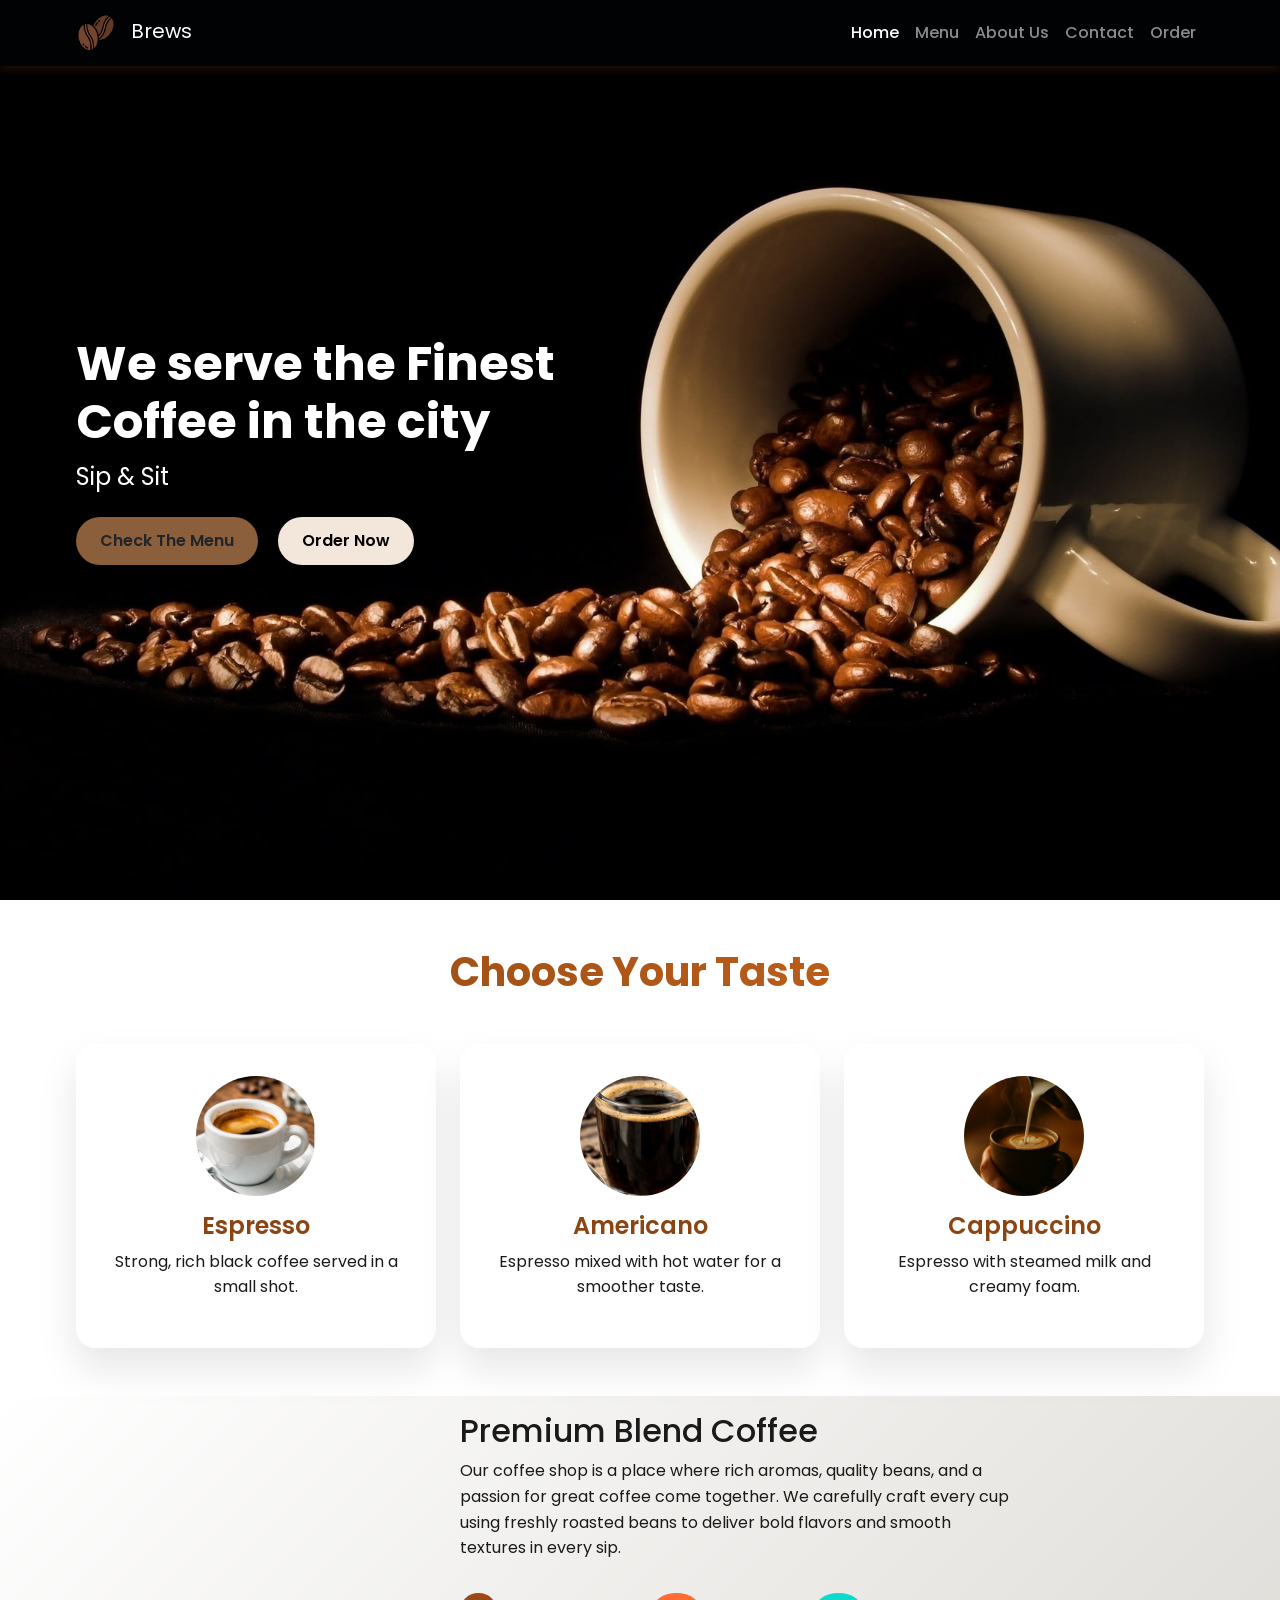
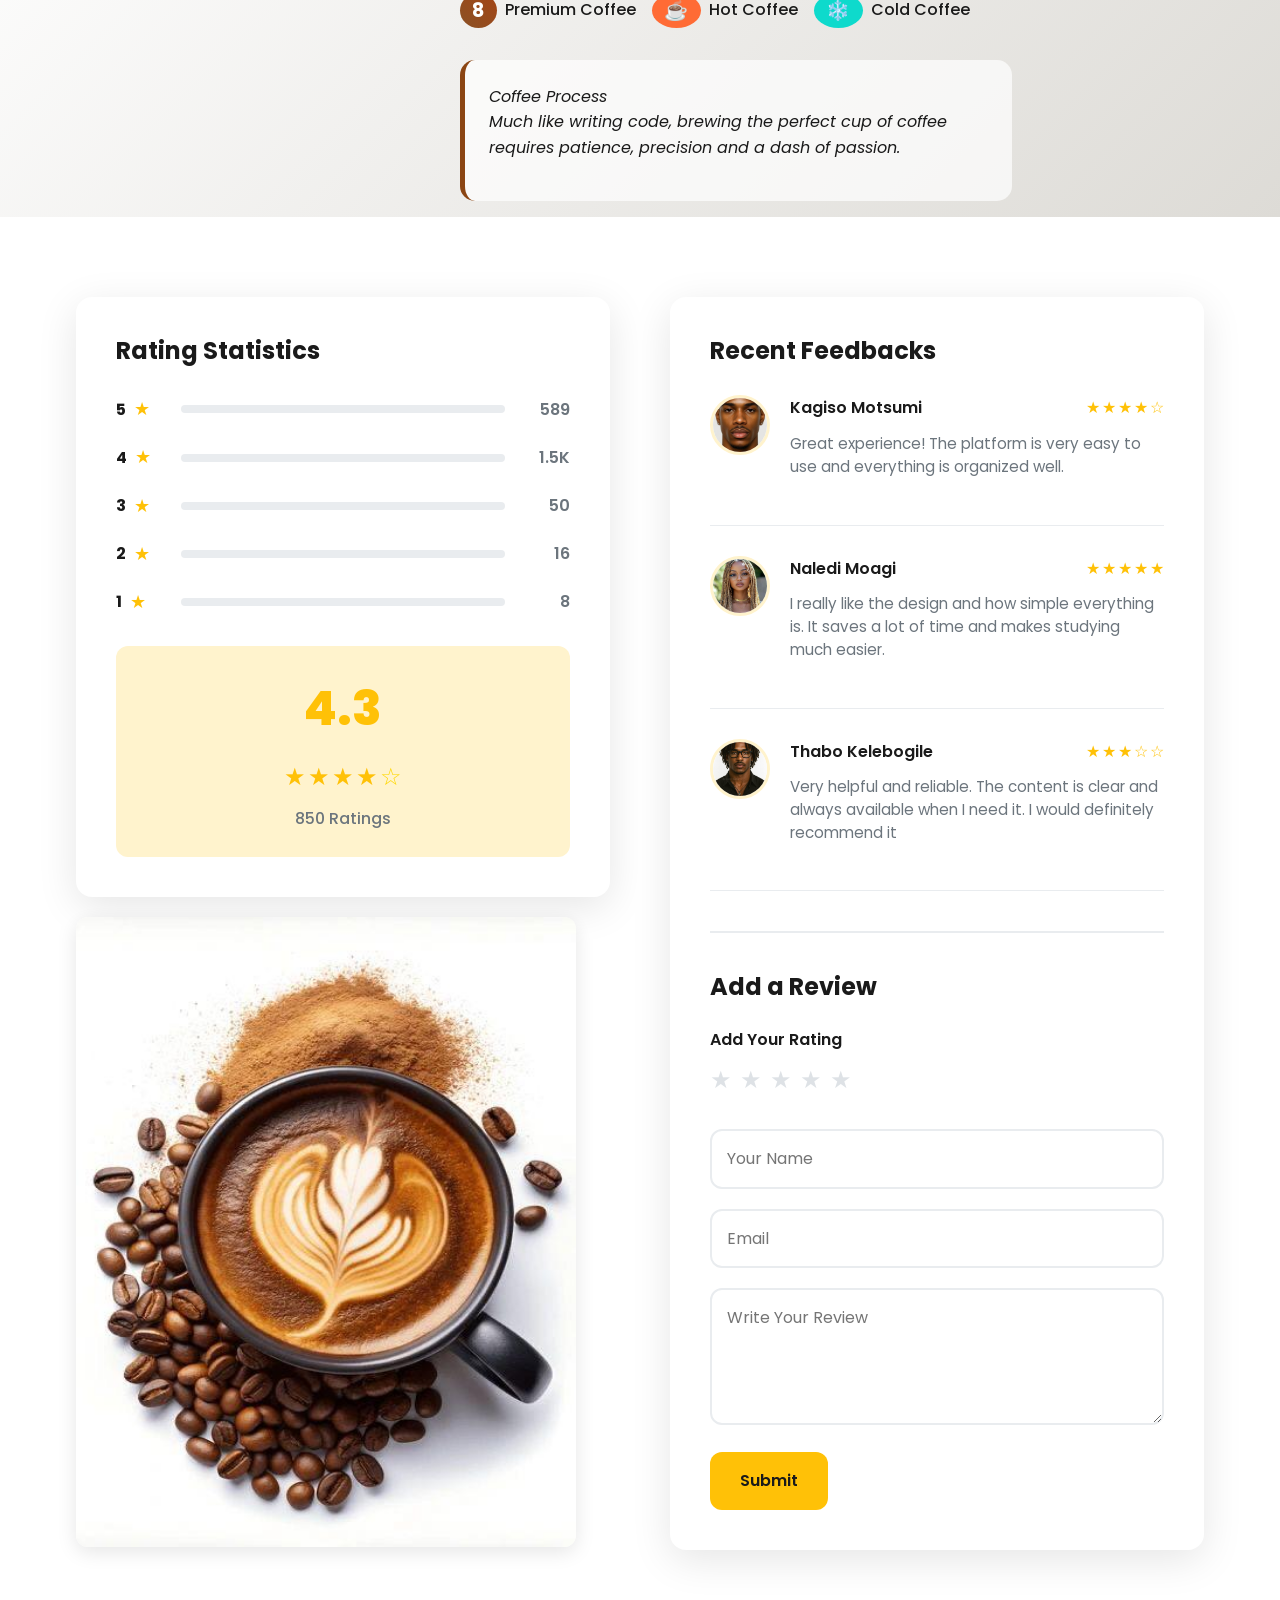
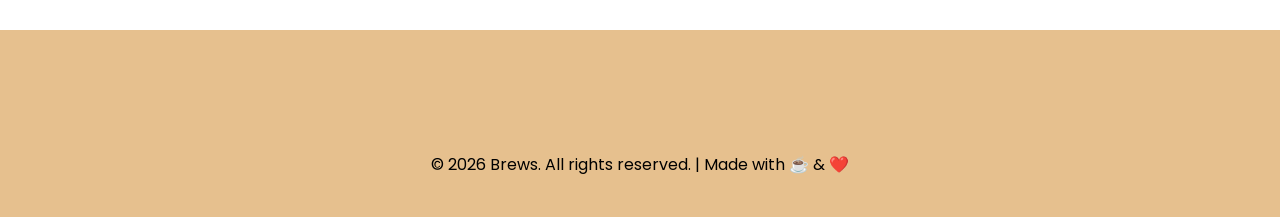
==== index.html @ 1cabf70b "Add files via upload" ====
<!DOCTYPE html>
<html lang="en">
<head>
  <meta charset="UTF-8">
  <meta name="viewport" content="width=device-width, initial-scale=1.0">
  <title>Coffee Cafe - Best Coffee in the City</title>
  <link href="https://cdn.jsdelivr.net/npm/bootstrap@5.3.2/dist/css/bootstrap.min.css" rel="stylesheet">
  <link rel="stylesheet" href="Home.css">
  <link href="https://fonts.googleapis.com/css2?family=Poppins:wght@300;400;600;700&display=swap" rel="stylesheet">
</head>
<body>
  <!-- Navbar -->
  <nav class="navbar navbar-expand-lg navbar-dark fixed-top">
    <div class="container">
      <a class="navbar-brand" href="#">
        <img src="coffee-cup.png" alt="Brews" class="logo"> Brews
      </a>
      <button class="navbar-toggler" type="button" data-bs-toggle="collapse" data-bs-target="#navbarNav">
        <span class="navbar-toggler-icon"></span>
      </button>
      <div class="collapse navbar-collapse" id="navbarNav">
        <ul class="navbar-nav ms-auto">
          <li class="nav-item"><a class="nav-link active" href="index.html">Home</a></li>
          <li class="nav-item"><a class="nav-link" href="Menu.html">Menu</a></li>
          <li class="nav-item"><a class="nav-link" href="About Us.html">About Us</a></li>
          <li class="nav-item"><a class="nav-link" href="Contact.html">Contact</a></li>
          <li class="nav-item"><a class="nav-link" href="Order.html">Order</a></li>
        </ul>
      </div>
    </div>
  </nav>

  <!-- Hero Section -->
  <section class="hero">
    <div class="container">
      <div class="row align-items-center min-vh-100">
        <div class="col-lg-6">
          <h1 class="hero-title">We serve the <span class="highlight">Finest</span><br>Coffee in the city</h1>
          <p class="hero-subtitle">Sip & Sit</p>
          <!-- Hero Section Buttons -->
            <div class="hero-buttons">
            <a href="Menu.html" class="btn btn-coffee me-3">Check The Menu</a>
            <a href="Order.html" class="btn btn-order">Order Now</a>
            </div>
        </div>
      </div>
    </div>
  </section>

  <!-- Menu Cards Section -->
  <section id="menu" class="py-5">
    <div class="container">
      <h2 class="section-title text-center mb-5">Choose Your Taste</h1>
      <div class="row g-4">
        <div class="col-md-4">
          <div class="coffee-card">
            <img src="espresso.png" alt="Espresso" class="card-img">
            <h4>Espresso</h4>
            <p>Strong, rich black coffee served in a small shot.</p>
          </div>
        </div>
        <div class="col-md-4">
          <div class="coffee-card">
            <img src="americano.png" alt="Americano" class="card-img">
            <h4>Americano</h4>
            <p>Espresso mixed with hot water for a smoother taste.</p>
          </div>
        </div>
        <div class="col-md-4">
          <div class="coffee-card">
            <img src="cappuccino.webp" alt="Cappuccino" class="card-img">
            <h4>Cappuccino</h4>
            <p>Espresso with steamed milk and creamy foam.</p>
          </div>
        </div>
      </div>
    </div>
  </section>

  <!-- Premium Blend Section -->
  <section class="premium py-3">
    <div class="container">
      <div class="row align-items-center">
        <div class="col-lg-4">
          <video class="premium-img" autoplay loop muted playsinline>
            <source src="coffeee-steam.mp4" type="video/mp4">
          </video>
        </div>
        <div class="col-lg-6 premium-text">
          <h2>Premium Blend Coffee</h2>
          <p>Our coffee shop is a place where rich aromas, quality beans, and a passion for great coffee come together. We carefully craft every cup using freshly roasted beans to deliver bold flavors and smooth textures in every sip.</p>
          <div class="coffee-types">
            <div class="type-item"><span class="badge bg-premium">8</span> Premium Coffee</div>
            <div class="type-item"><span class="badge bg-hot">☕</span> Hot Coffee</div>
            <div class="type-item"><span class="badge bg-cold">❄️</span> Cold Coffee</div>
          </div>
          <div class="tea-info">
            <p>Coffee Process<br>Much like writing code, brewing the perfect cup of coffee requires patience, precision and a dash of passion.</p>
          </div>
        </div>
      </div>
    </div>
  </section>

  <head>
    <meta charset="UTF-8">
    <meta name="viewport" content="width=device-width, initial-scale=1.0">
    <title>Reviews Section</title>
    <link rel="stylesheet" href="FeedBack.css">
    <link href="https://fonts.googleapis.com/css2?family=Inter:wght@400;500;600;700&display=swap" rel="stylesheet">
</head>
  
  <section class="reviews-section">
        <div class="container">
            <div class="reviews-grid">
                <!-- LEFT: Rating Statistics and Image -->
                <div class="left-column">
                    <div class="rating-stats">
                        <div class="rating-header">
                            <h3>Rating Statistics</h3>
                        </div>
                        
                        <!-- Rating Bars -->
                        <div class="rating-bar">
                            <div class="rating-label">
                                <span class="rating-number">5</span>
                                <span class="star-icon">★</span>
                            </div>
                            <div class="bar-container">
                                <div class="bar fill-5" data-width="75%"></div>
                            </div>
                            <div class="rating-count">589</div>
                        </div>
                        
                        <div class="rating-bar">
                            <div class="rating-label">
                                <span class="rating-number">4</span>
                                <span class="star-icon">★</span>
                            </div>
                            <div class="bar-container">
                                <div class="bar fill-4" data-width="93%"></div>
                            </div>
                            <div class="rating-count">1.5K</div>
                        </div>
                        
                        <div class="rating-bar">
                            <div class="rating-label">
                                <span class="rating-number">3</span>
                                <span class="star-icon">★</span>
                            </div>
                            <div class="bar-container">
                                <div class="bar fill-3" data-width="50%"></div>
                            </div>
                            <div class="rating-count">50</div>
                        </div>
                        
                        <div class="rating-bar">
                            <div class="rating-label">
                                <span class="rating-number">2</span>
                                <span class="star-icon">★</span>
                            </div>
                            <div class="bar-container">
                                <div class="bar fill-2" data-width="24%"></div>
                            </div>
                            <div class="rating-count">16</div>
                        </div>
                        
                        <div class="rating-bar">
                            <div class="rating-label">
                                <span class="rating-number">1</span>
                                <span class="star-icon">★</span>
                            </div>
                            <div class="bar-container">
                                <div class="bar fill-1" data-width="3%"></div>
                            </div>
                            <div class="rating-count">8</div>
                        </div>

                        <!-- Overall Rating Box -->
                        <div class="overall-rating">
                            <div class="overall-score">
                                <span class="score-number">4.3</span>
                                <div class="stars">
                                    <span class="star">★</span>
                                    <span class="star">★</span>
                                    <span class="star">★</span>
                                    <span class="star">★</span>
                                    <span class="star half">☆</span>
                                </div>
                            </div>
                            <div class="total-ratings">
                                <span class="total-count">850 Ratings</span>
                            </div>
                        </div>
                    </div>

                    <img src="Bottom-Feedback.jpeg" alt="Bottom Feedback" class="bottom-feedback-img" style="width: 500px; height: 630px;">
                </div>

                <!-- RIGHT: Recent Feedbacks + Add Review -->
                <div class="feedbacks-container">
                    <!-- Recent Feedbacks -->
                    <div class="feedbacks-header">
                        <h3>Recent Feedbacks</h3>
                    </div>
                    
                    <!-- Testimonial 1 -->
                    <div class="testimonial">
                        <div class="testimonial-avatar">
                            <img src="face1.jpeg" alt="Kagiso Motsumi">
                        </div>
                        <div class="testimonial-content">
                            <div class="testimonial-header">
                                <span class="testimonial-name">Kagiso Motsumi</span>
                                <div class="testimonial-stars">
                                    <span class="star">★</span>
                                    <span class="star">★</span>
                                    <span class="star">★</span>
                                    <span class="star">★</span>
                                    <span class="star">☆</span>
                                </div>
                            </div>
                            <p class="testimonial-text">
                                Great experience! The platform is very easy to use and everything is organized well.
                            </p>
                        </div>
                    </div>

                    <!-- Testimonial 2 -->
                    <div class="testimonial">
                        <div class="testimonial-avatar">
                            <img src="face2.jpeg" alt="Naledi Moagi">
                        </div>
                        <div class="testimonial-content">
                            <div class="testimonial-header">
                                <span class="testimonial-name">Naledi Moagi</span>
                                <div class="testimonial-stars">
                                    <span class="star">★</span>
                                    <span class="star">★</span>
                                    <span class="star">★</span>
                                    <span class="star">★</span>
                                    <span class="star">★</span>
                                </div>
                            </div>
                            <p class="testimonial-text">
                                I really like the design and how simple everything is. It saves a lot of time and makes studying much easier.
                            </p>
                        </div>
                    </div>

                    <!-- Testimonial 3 -->
                    <div class="testimonial">
                        <div class="testimonial-avatar">
                            <img src="face3.jpeg" alt="Thabo Kelebogile">
                        </div>
                        <div class="testimonial-content">
                            <div class="testimonial-header">
                                <span class="testimonial-name">Thabo Kelebogile</span>
                                <div class="testimonial-stars">
                                    <span class="star">★</span>
                                    <span class="star">★</span>
                                    <span class="star">★</span>
                                    <span class="star">☆</span>
                                    <span class="star">☆</span>
                                </div>
                            </div>
                            <p class="testimonial-text">
                                Very helpful and reliable. The content is clear and always available when I need it. I would definitely recommend it
                            </p>
                        </div>
                    </div>

                    <!-- Add Review Form -->
                    <div class="add-review">
                        <div class="add-review-header">
                            <h3>Add a Review</h3>
                        </div>
                        
                        <form class="review-form">
                            <div class="form-group">
                                <label>Add Your Rating</label>
                                <div class="rating-input">
                                    <span class="star clickable">★</span>
                                    <span class="star clickable">★</span>
                                    <span class="star clickable">★</span>
                                    <span class="star clickable">★</span>
                                    <span class="star clickable">★</span>
                                </div>
                            </div>
                            
                            <div class="form-group">
                                <input type="text" placeholder="Your Name" required>
                            </div>
                            
                            <div class="form-group">
                                <input type="email" placeholder="Email" required>
                            </div>
                            
                            <div class="form-group">
                                <textarea placeholder="Write Your Review" rows="4"></textarea>
                            </div>
                            
                            <button type="submit" class="submit-btn">Submit</button>
                        </form>
                    </div>
                </div>
            </div>
        </div>
    </section>

  <!-- Footer -->
  <footer class="footer-custom text-center py-4">
    <video width="90" height="90" autoplay loop muted playsinline>
      <source src="Coffee-Bean.mp4" type="video/mp4">
    </video>
    <p>&copy; 2026 Brews. All rights reserved. | Made with ☕ & ❤️</p>
  </footer>
  <script src="https://cdn.jsdelivr.net/npm/bootstrap@5.3.2/dist/js/bootstrap.bundle.min.js"></script>
</body>
</html>
---- Home.css ----
/* The Home Page CSS */


* {
  font-family: 'Poppins', sans-serif;
}

body {
  background: #ebdddd;
  transform: translateX(-100vw);
  opacity: 0;
  animation: slideIn 0.8s ease-out forwards;
}

/* Navbar */
.navbar {
  background: #010203 !important;
  box-shadow: 0 2px 10px rgba(139, 69, 19, 0.3);
}

.logo { width: 40px; height: 40px; margin-right: 10px; }
.nav-link { font-weight: 500; transition: color 0.3s; }
.nav-link:hover { color: #D2B48C !important; }

/* Hero Section */
.hero {
  position: relative;
  width: 100%;
  height: 100vh;
  background: url('LandScape.jpg') center center / cover no-repeat;
  display: flex;
  align-items: center;
  justify-content: center;
  color: #fff;
  overflow: hidden;
}
.hero::before { content: ""; position: absolute; top:0; left:0; width:100%; height:100%; z-index:1; }
.hero .container { position: relative; z-index:2; }
.hero-title { font-size: 3rem; font-weight:700; }
.section-title {
    font-size: 2.5rem;
    font-weight: 700;

    /* Gradient text */
    background: linear-gradient(45deg, #8B4513, #D2691E);

    /* Make gradient visible in WebKit browsers */
    -webkit-background-clip: text;
    -webkit-text-fill-color: transparent;

    /* Standard property for other browsers */
    background-clip: text;

    /* Optional: smooth font rendering */
    -webkit-font-smoothing: antialiased;
    -moz-osx-font-smoothing: grayscale;
}
.hero-subtitle { font-size:1.5rem; margin-bottom:20px; }
.hero-buttons .btn { font-size:1rem; padding:0.75rem 1.5rem; }

/* Buttons */
.btn-coffee {
  background: linear-gradient(45deg, #8B5E3C, #8B5E3C);
  border: none; padding: 15px 30px; font-weight: 600; border-radius: 50px; transition: all 0.3s;
  animation: revealUp 1.5s ease-out 0.5s both;
}
.btn-coffee:hover {
  transform: translateY(-3px); box-shadow: 0 10px 25px rgba(139,69,19,0.4);
}
/* Order Now button*/
.btn-order {
    background: #F3E7DB;
    color: black;
    border: none;
    padding: 15px 30px;
    font-weight: 600;
    border-radius: 50px;
    transition: none; /* remove hover transition */
    animation: revealUp 1.5s ease-out 1s both;
}

.btn-order:hover {
    background: #F3E7DB; /* keep same background */
    color: rgb(166, 127, 69);         /* change text color to white */
    transform: none;      /* no lift effect */
    box-shadow: none;     /* no shadow */
}

/* Menu Cards */
.section-title {
    font-size: 2.5rem;
    font-weight: 700;

    /* Gradient text */
    background: linear-gradient(45deg, #8B4513, #D2691E);

    /* Make gradient visible in WebKit browsers */
    -webkit-background-clip: text;
    -webkit-text-fill-color: transparent;

    /* Standard property for other browsers */
    background-clip: text;

    /* Optional: smooth font rendering */
    -webkit-font-smoothing: antialiased;
    -moz-osx-font-smoothing: grayscale;
}
.coffee-card {
  background: rgba(255,255,255,0.95); border-radius:20px; padding:2rem; text-align:center;
  box-shadow:0 20px 40px rgba(0,0,0,0.1); transition: all 0.4s; backdrop-filter: blur(10px);
}
.coffee-card:hover { transform: translateY(-15px); box-shadow: 0 30px 60px rgba(139,69,19,0.3); }
.card-img { width:120px; height:120px; object-fit:cover; border-radius:50%; margin-bottom:1rem; }
.coffee-card h4 { color:#8B4513; font-weight:600; }

/* Premium Section */
.premium { background: linear-gradient(135deg,#ffffff 0%,#dddbd6 100%); }
.premium-img { width:100%; aspect-ratio:1/1; object-fit:cover; border-radius:25px; }

.premium-text {
    animation: revealLeft 5s ease-out 2s;
}

/* Coffee Types */
.coffee-types { display:flex; gap:1rem; margin:2rem 0; flex-wrap:wrap; }
.type-item { display:flex; align-items:center; gap:0.5rem; font-weight:500; }
.badge { font-size:1.2rem; min-width:35px; height:35px; display:flex; align-items:center; justify-content:center; border-radius:50%; }
.bg-premium { background: linear-gradient(45deg,#8a5125,#a44515); }
.bg-hot { background:#FF6B35; }
.bg-cold { background:#0edacc; }

.tea-info { background: rgba(255,255,255,0.7); padding:1.5rem; border-radius:15px; border-left:5px solid #8B4513; font-style:italic; }

/* Footer */
.footer-custom { background: #e2b67cdc !important; color: black; text-align:center; padding:1rem 0; }

/* Animations */
@keyframes float { 0%,100%{ transform:translateY(0px);} 50%{transform:translateY(-20px);} }
@keyframes revealUp { from { transform: translateY(100px); opacity: 0; } to { transform: translateY(0); opacity: 1; } }
@keyframes revealLeft { from { transform: translateX(-100px); opacity: 0; } to { transform: translateX(0); opacity: 1; } }
@keyframes slideIn { to { transform: translateX(0); opacity: 1; } }

/* Responsive */
@media(max-width:768px){ .hero-title{ font-size:2.5rem; } .coffee-card{ margin-bottom:2rem; } }
---- FeedBack.css ----
/* --- 1. GLOBAL STYLES --- */
:root {
    --color-bg-primary: #ffffff;
    --color-bg-secondary: #f8f9fa;
    --color-text-primary: #1a1a1a;
    --color-text-secondary: #6c757d;
    --color-gold: #ffc107;
    --color-gold-light: #fff3cd;
    --color-border: #e9ecef;
    --color-shadow: rgba(0, 0, 0, 0.1);
    --font-family: 'Inter', sans-serif;
}

* {
    margin: 0;
    padding: 0;
    box-sizing: border-box;
}

body {
    font-family: var(--font-family);
    background-color: var(--color-bg-primary);
    color: var(--color-text-primary);
    line-height: 1.6;
}

.container {
    width: 90%;
    max-width: 1200px;
    margin: 0 auto;
}

.reviews-section {
    padding: 80px 0;
}

/* --- 2. MAIN GRID LAYOUT --- */
.reviews-grid {
    display: grid;
    grid-template-columns: 1fr 1fr;
    gap: 60px;
    align-items: start;
}

.left-column {
    display: flex;
    flex-direction: column;
    gap: 20px;
}

.rating-stats, .feedbacks-container {
    background: var(--color-bg-primary);
    border-radius: 16px;
    padding: 40px;
    box-shadow: 0 10px 40px var(--color-shadow);
}

/* --- 3. RATING STATISTICS --- */
.rating-header h3 {
    font-size: 1.5rem;
    font-weight: 700;
    margin-bottom: 30px;
    color: var(--color-text-primary);
}

.rating-bar {
    display: flex;
    align-items: center;
    gap: 15px;
    margin-bottom: 20px;
}

.rating-label {
    display: flex;
    align-items: center;
    gap: 8px;
    min-width: 50px;
}

.rating-number {
    font-weight: 700;
    font-size: 1rem;
    color: var(--color-text-primary);
}

.star-icon {
    font-size: 1.1rem;
    color: var(--color-gold);
}

.bar-container {
    flex: 1;
    height: 8px;
    background-color: var(--color-border);
    border-radius: 4px;
    overflow: hidden;
}

.bar {
    height: 100%;
    background: linear-gradient(90deg, var(--color-gold), #ffca2c);
    border-radius: 4px;
    transition: width 1.5s ease-out;
}

.rating-count {
    font-weight: 600;
    color: var(--color-text-secondary);
    min-width: 50px;
    text-align: right;
}

/* Overall Rating Box */
.overall-rating {
    margin-top: 30px;
    padding: 25px;
    background: var(--color-gold-light);
    border-radius: 12px;
    text-align: center;
}

.overall-score {
    display: flex;
    flex-direction: column;
    align-items: center;
    gap: 10px;
    margin-bottom: 10px;
}

.score-number {
    font-size: 3rem;
    font-weight: 800;
    color: var(--color-gold);
}

.stars {
    display: flex;
    gap: 2px;
}

.star {
    font-size: 1.5rem;
    color: var(--color-gold);
}

.star.half {
    color: #ffd700;
}

.total-ratings {
    color: var(--color-text-secondary);
    font-weight: 500;
}

/* --- 4. FEEDBACKS SECTION --- */
.feedbacks-header h3 {
    font-size: 1.5rem;
    font-weight: 700;
    margin-bottom: 30px;
    color: var(--color-text-primary);
}

.testimonial {
    display: flex;
    gap: 20px;
    margin-bottom: 30px;
    padding-bottom: 30px;
    border-bottom: 1px solid var(--color-border);
}

.testimonial:last-child {
    margin-bottom: 0;
    padding-bottom: 0;
    border-bottom: none;
}

.testimonial-avatar {
    flex-shrink: 0;
}

.testimonial-avatar img {
    width: 60px;
    height: 60px;
    border-radius: 50%;
    object-fit: cover;
    border: 3px solid var(--color-gold-light);
}

.testimonial-content {
    flex: 1;
}

.testimonial-header {
    display: flex;
    justify-content: space-between;
    align-items: center;
    margin-bottom: 12px;
}

.testimonial-name {
    font-weight: 600;
    color: var(--color-text-primary);
}

.testimonial-stars {
    display: flex;
    gap: 2px;
}

.testimonial-stars .star {
    font-size: 1rem;
    color: var(--color-gold);
}

.testimonial-text {
    color: var(--color-text-secondary);
    line-height: 1.5;
    font-size: 0.95rem;
}

/* --- 5. ADD REVIEW FORM --- */
.add-review {
    margin-top: 40px;
    padding-top: 40px;
    border-top: 2px solid var(--color-border);
}

.add-review-header h3 {
    font-size: 1.5rem;
    font-weight: 700;
    margin-bottom: 25px;
    color: var(--color-text-primary);
}

.review-form {
    display: flex;
    flex-direction: column;
    gap: 20px;
}

.form-group label {
    display: block;
    margin-bottom: 8px;
    font-weight: 600;
    color: var(--color-text-primary);
}

.rating-input {
    display: flex;
    gap: 8px;
    margin-bottom: 10px;
}

.rating-input .star {
    font-size: 1.5rem;
    color: #dee2e6;
    cursor: pointer;
    transition: color 0.2s;
}

.rating-input .star:hover,
.rating-input .star.active {
    color: var(--color-gold);
}

.form-group input,
.form-group textarea {
    width: 100%;
    padding: 15px;
    border: 2px solid var(--color-border);
    border-radius: 12px;
    font-family: inherit;
    font-size: 1rem;
    transition: border-color 0.2s, box-shadow 0.2s;
}

.form-group input:focus,
.form-group textarea:focus {
    outline: none;
    border-color: var(--color-gold);
    box-shadow: 0 0 0 3px rgba(255, 193, 7, 0.1);
}

.form-group textarea {
    resize: vertical;
    min-height: 100px;
}

.submit-btn {
    background: var(--color-gold);
    color: var(--color-text-primary);
    border: none;
    padding: 16px 30px;
    border-radius: 12px;
    font-size: 1rem;
    font-weight: 600;
    cursor: pointer;
    transition: background-color 0.2s, transform 0.2s;
    align-self: flex-start;
}

.submit-btn:hover {
    background: #e0a800;
    transform: translateY(-1px);
}

.bottom-feedback-img {
    width: 80%;
    height: auto;
    border-radius: 12px;
    box-shadow: 0 5px 20px var(--color-shadow);
}

/* --- 6. RESPONSIVE DESIGN --- */
@media (max-width: 992px) {
    .reviews-grid {
        grid-template-columns: 1fr;
        gap: 40px;
    }
    
    .rating-stats, .feedbacks-container {
        padding: 30px 25px;
    }
}

@media (max-width: 768px) {
    .reviews-section {
        padding: 60px 0;
    }
    
    .testimonial {
        flex-direction: column;
        text-align: center;
        gap: 15px;
    }
    
    .testimonial-header {
        flex-direction: column;
        gap: 8px;
        align-items: center;
    }
    
    .score-number {
        font-size: 2.5rem;
    }
    
    .rating-bar {
        gap: 10px;
    }
    
    .rating-label {
        min-width: 40px;
    }
}

/* --- 7. ANIMATIONS --- */
@keyframes slideIn {
    from {
        opacity: 0;
        transform: translateX(-20px);
    }
    to {
        opacity: 1;
        transform: translateX(0);
    }
}

.rating-stats {
    animation: slideIn 0.6s ease-out;
}

.feedbacks-container {
    animation: slideIn 0.6s ease-out 0.2s both;
}

/* Animate bars on load */
.bar {
    width: 0 !important;
}

.bar.fill-5 { animation: fillBar 2s ease-out 0.5s forwards; }
.bar.fill-4 { animation: fillBar 2s ease-out 0.7s forwards; }
.bar.fill-3 { animation: fillBar 2s ease-out 0.9s forwards; }
.bar.fill-2 { animation: fillBar 2s ease-out 1.1s forwards; }
.bar.fill-1 { animation: fillBar 2s ease-out 1.3s forwards; }

@keyframes fillBar {
    to {
        width: attr(data-width);
    }
}
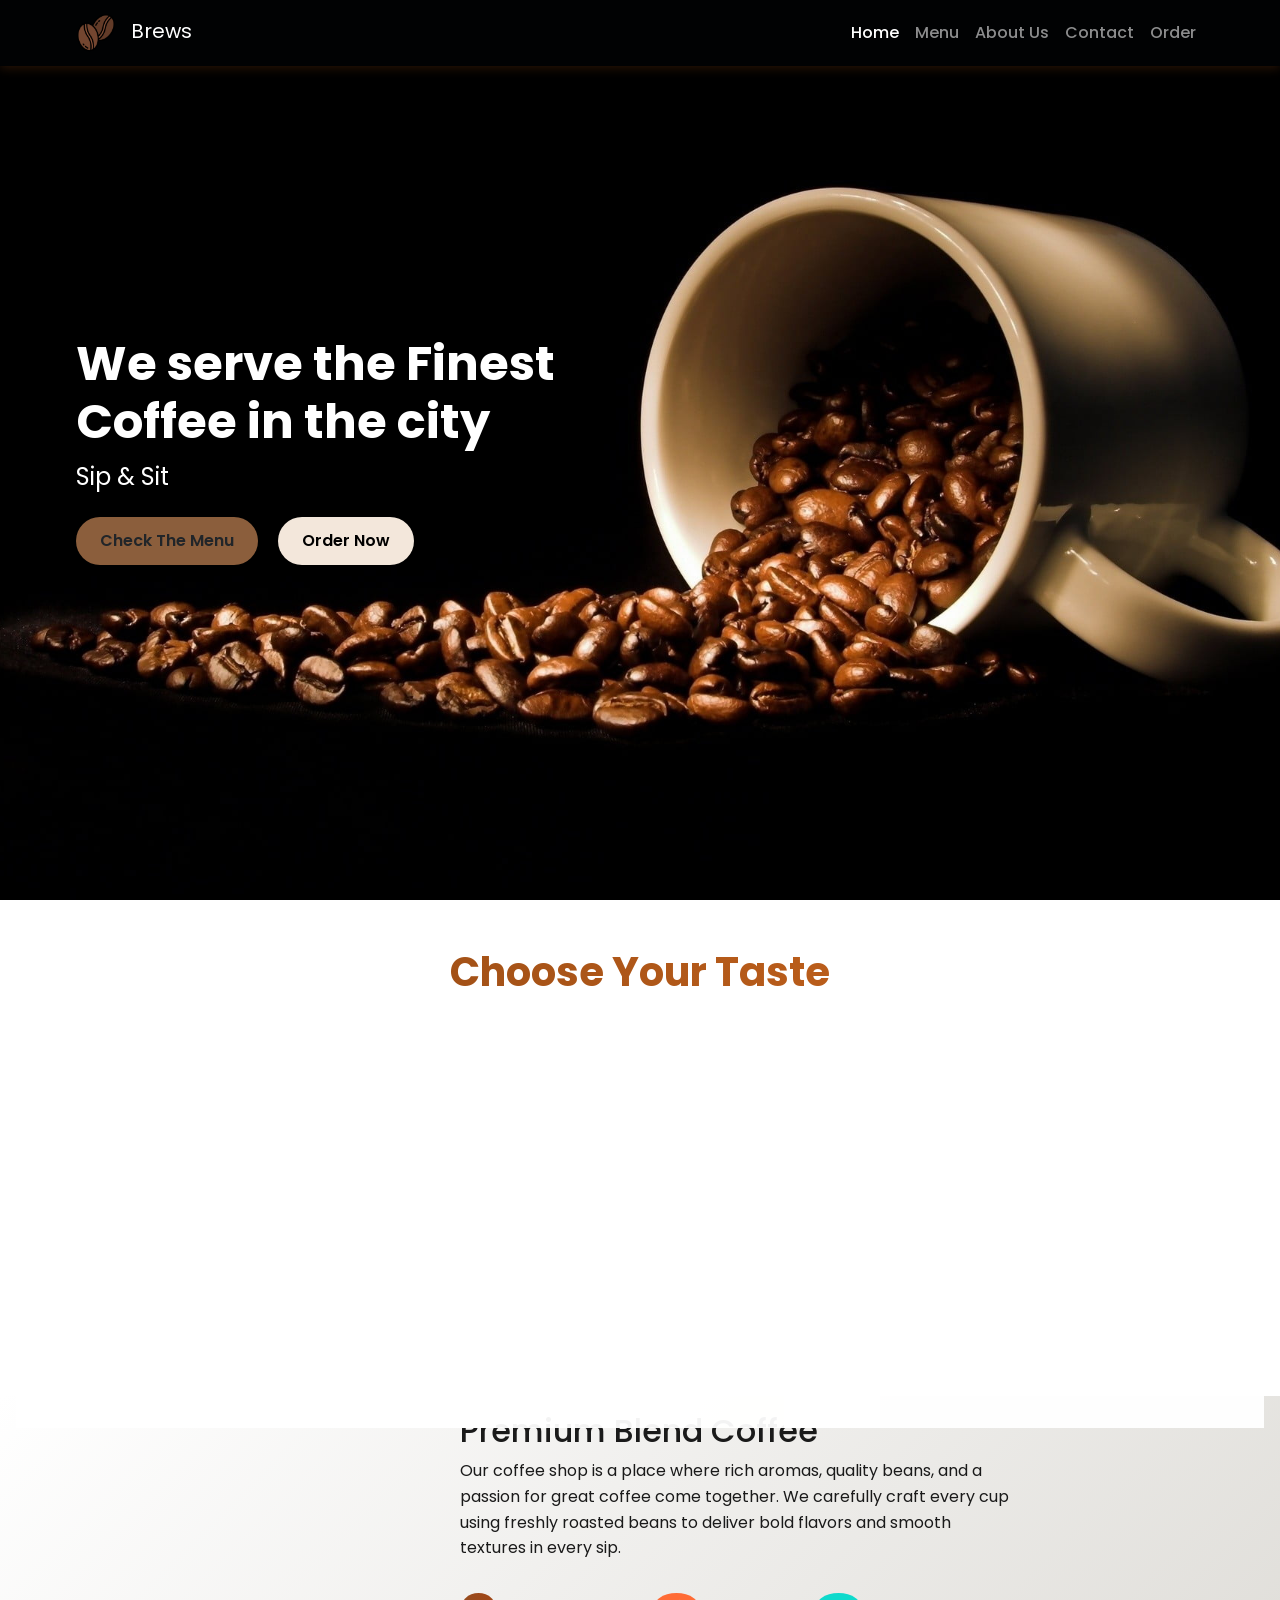
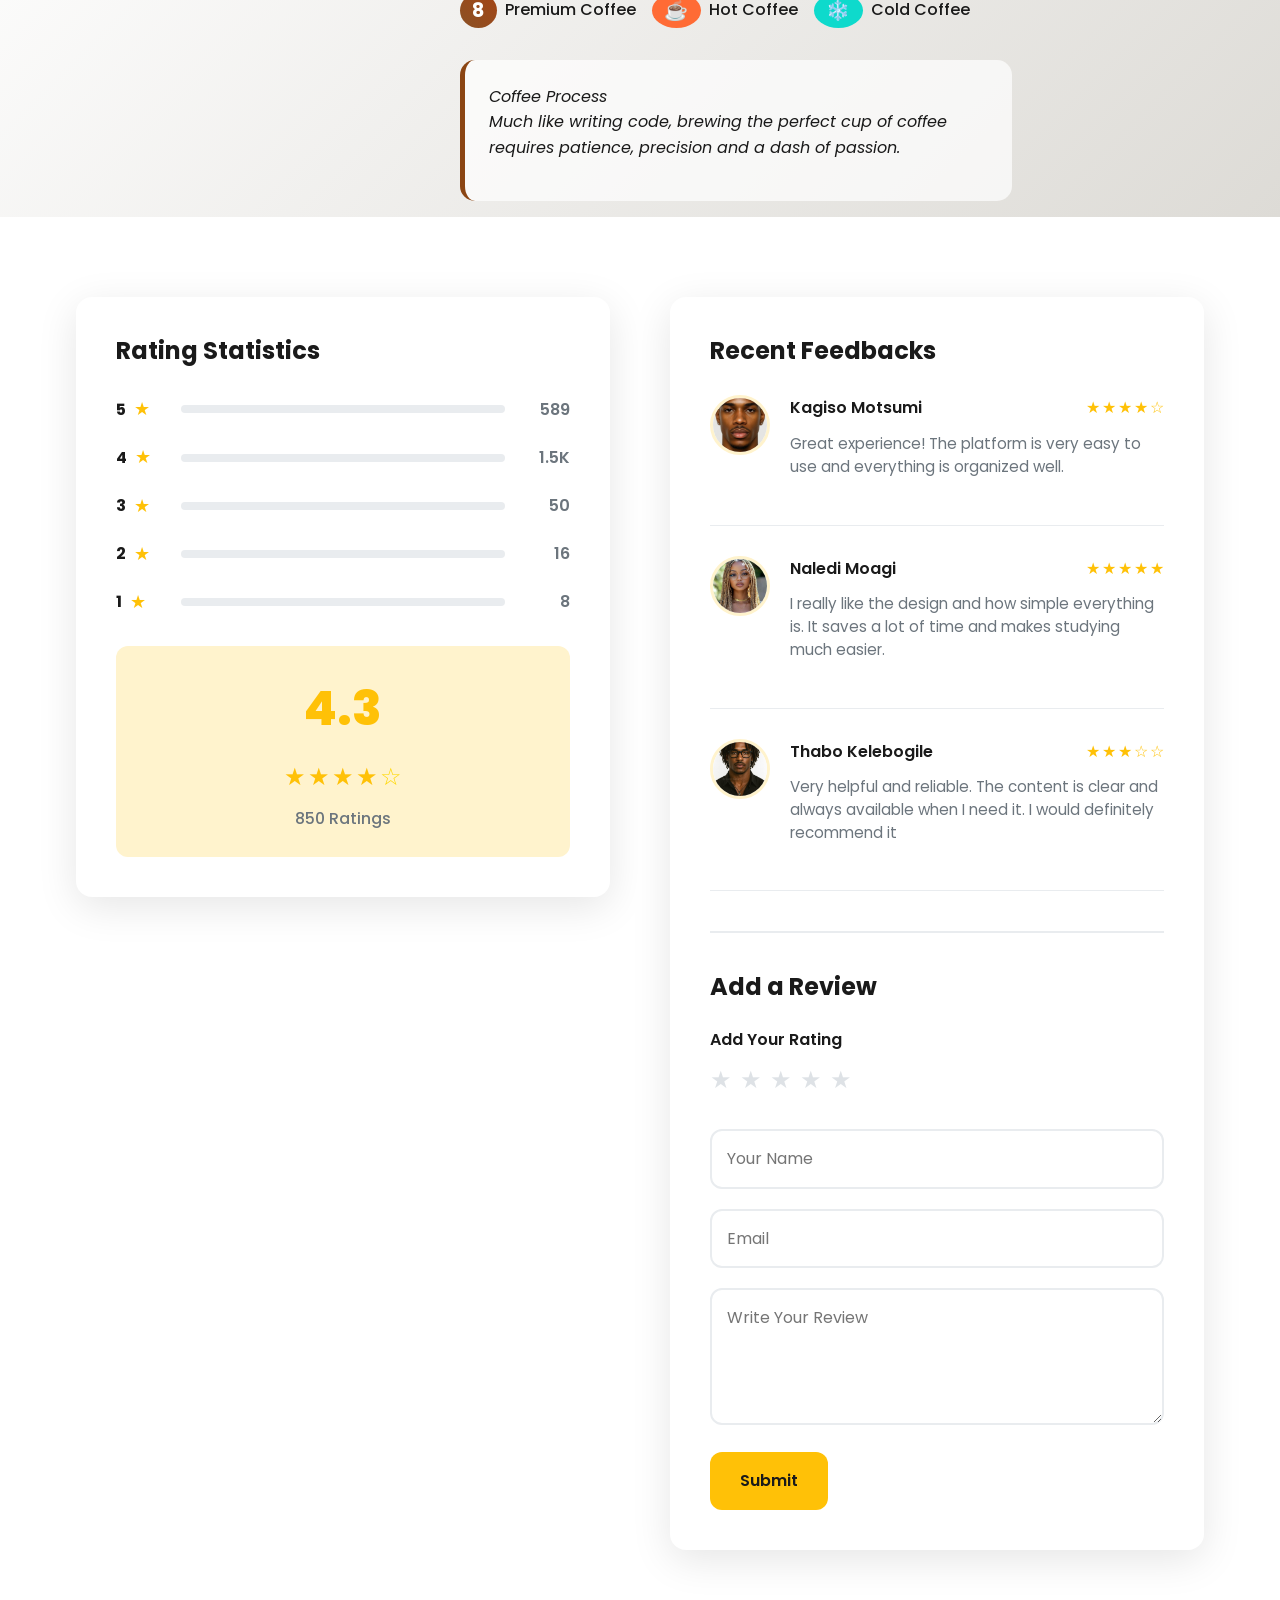
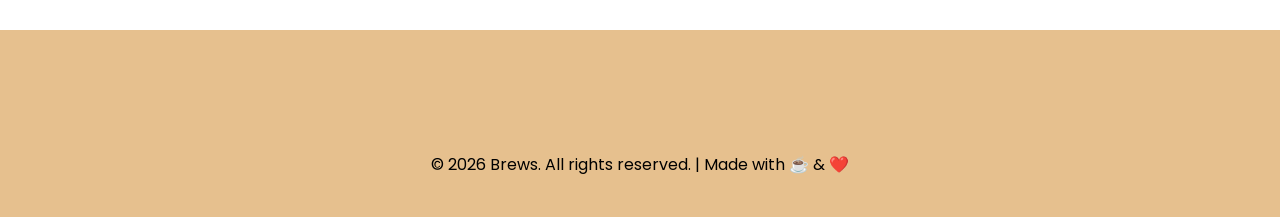
==== commit b3382a45: "Update index.html" ====
--- a/index.html
+++ b/index.html
@@ -193,8 +193,6 @@
                             </div>
                         </div>
                     </div>
-
-                    <img src="Bottom-Feedback.jpeg" alt="Bottom Feedback" class="bottom-feedback-img" style="width: 500px; height: 630px;">
                 </div>
 
                 <!-- RIGHT: Recent Feedbacks + Add Review -->
@@ -317,4 +315,4 @@
   </footer>
   <script src="https://cdn.jsdelivr.net/npm/bootstrap@5.3.2/dist/js/bootstrap.bundle.min.js"></script>
 </body>
-</html>+</html>
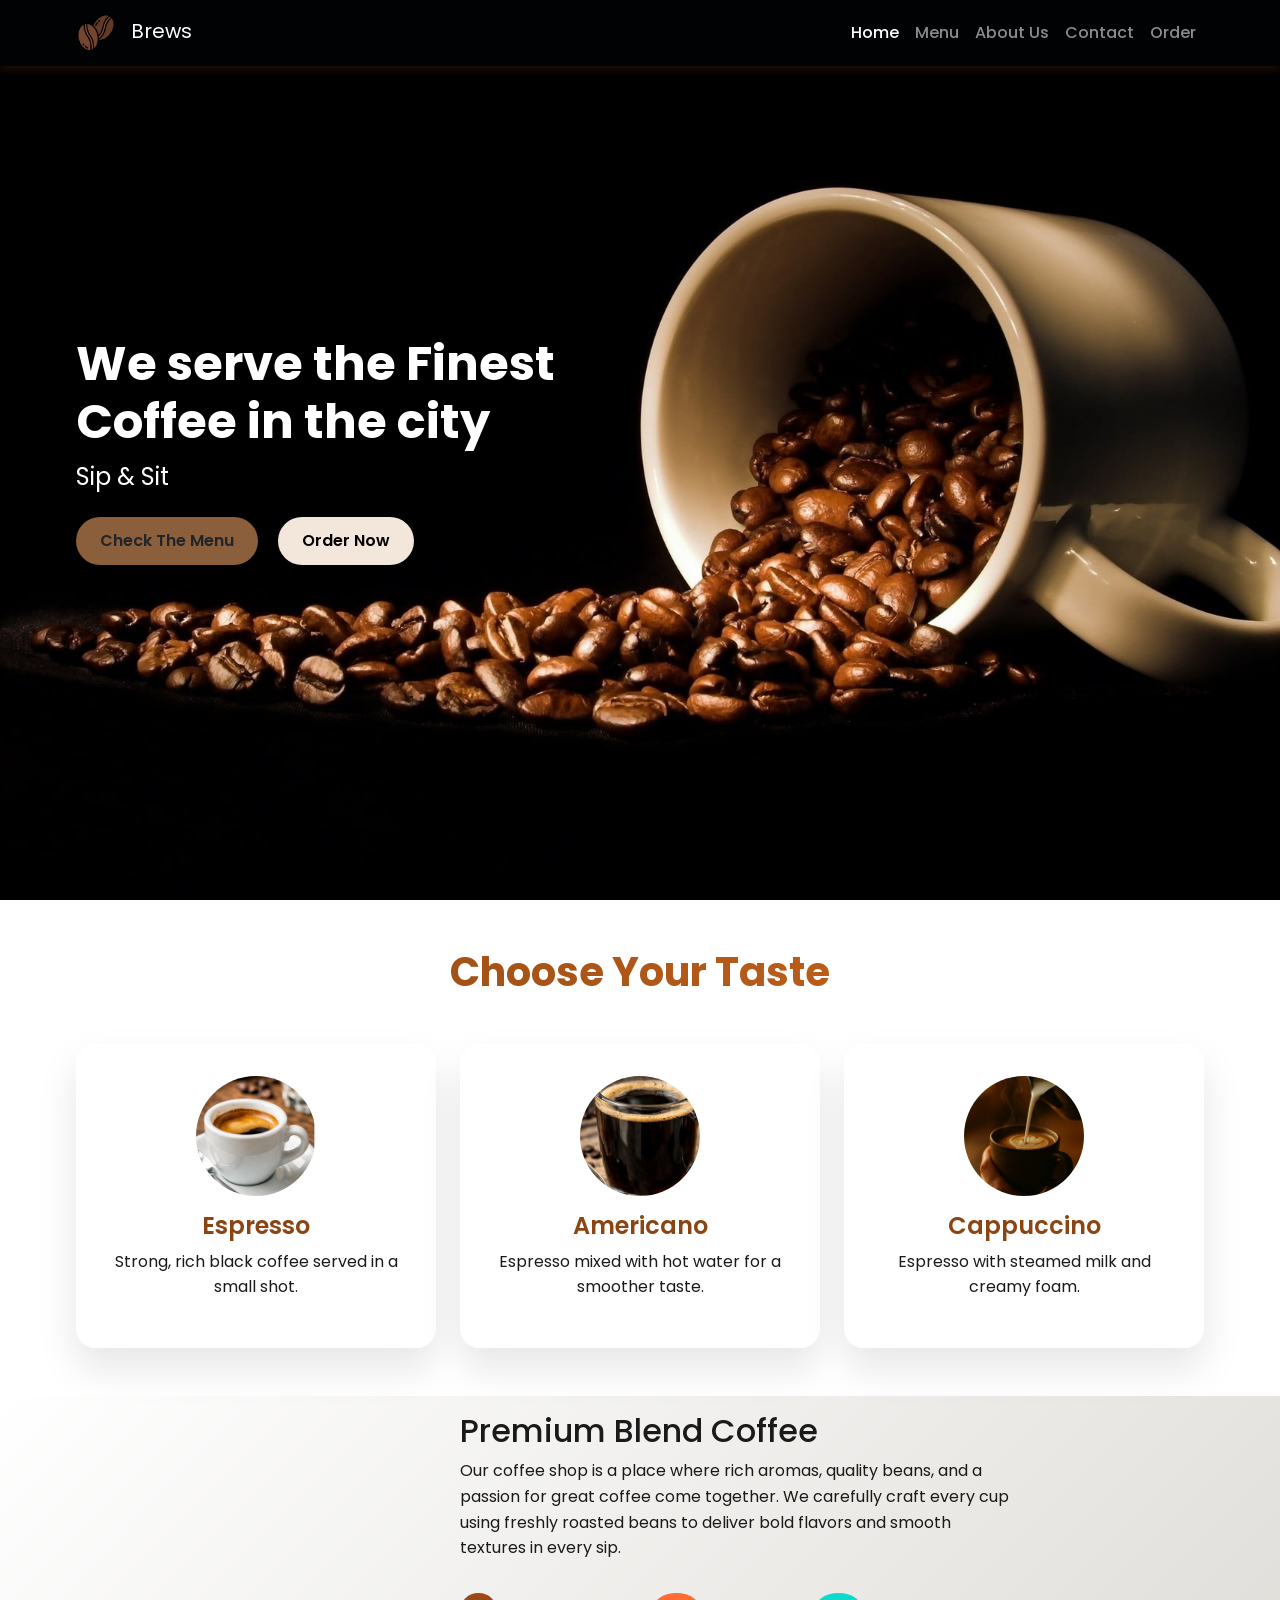
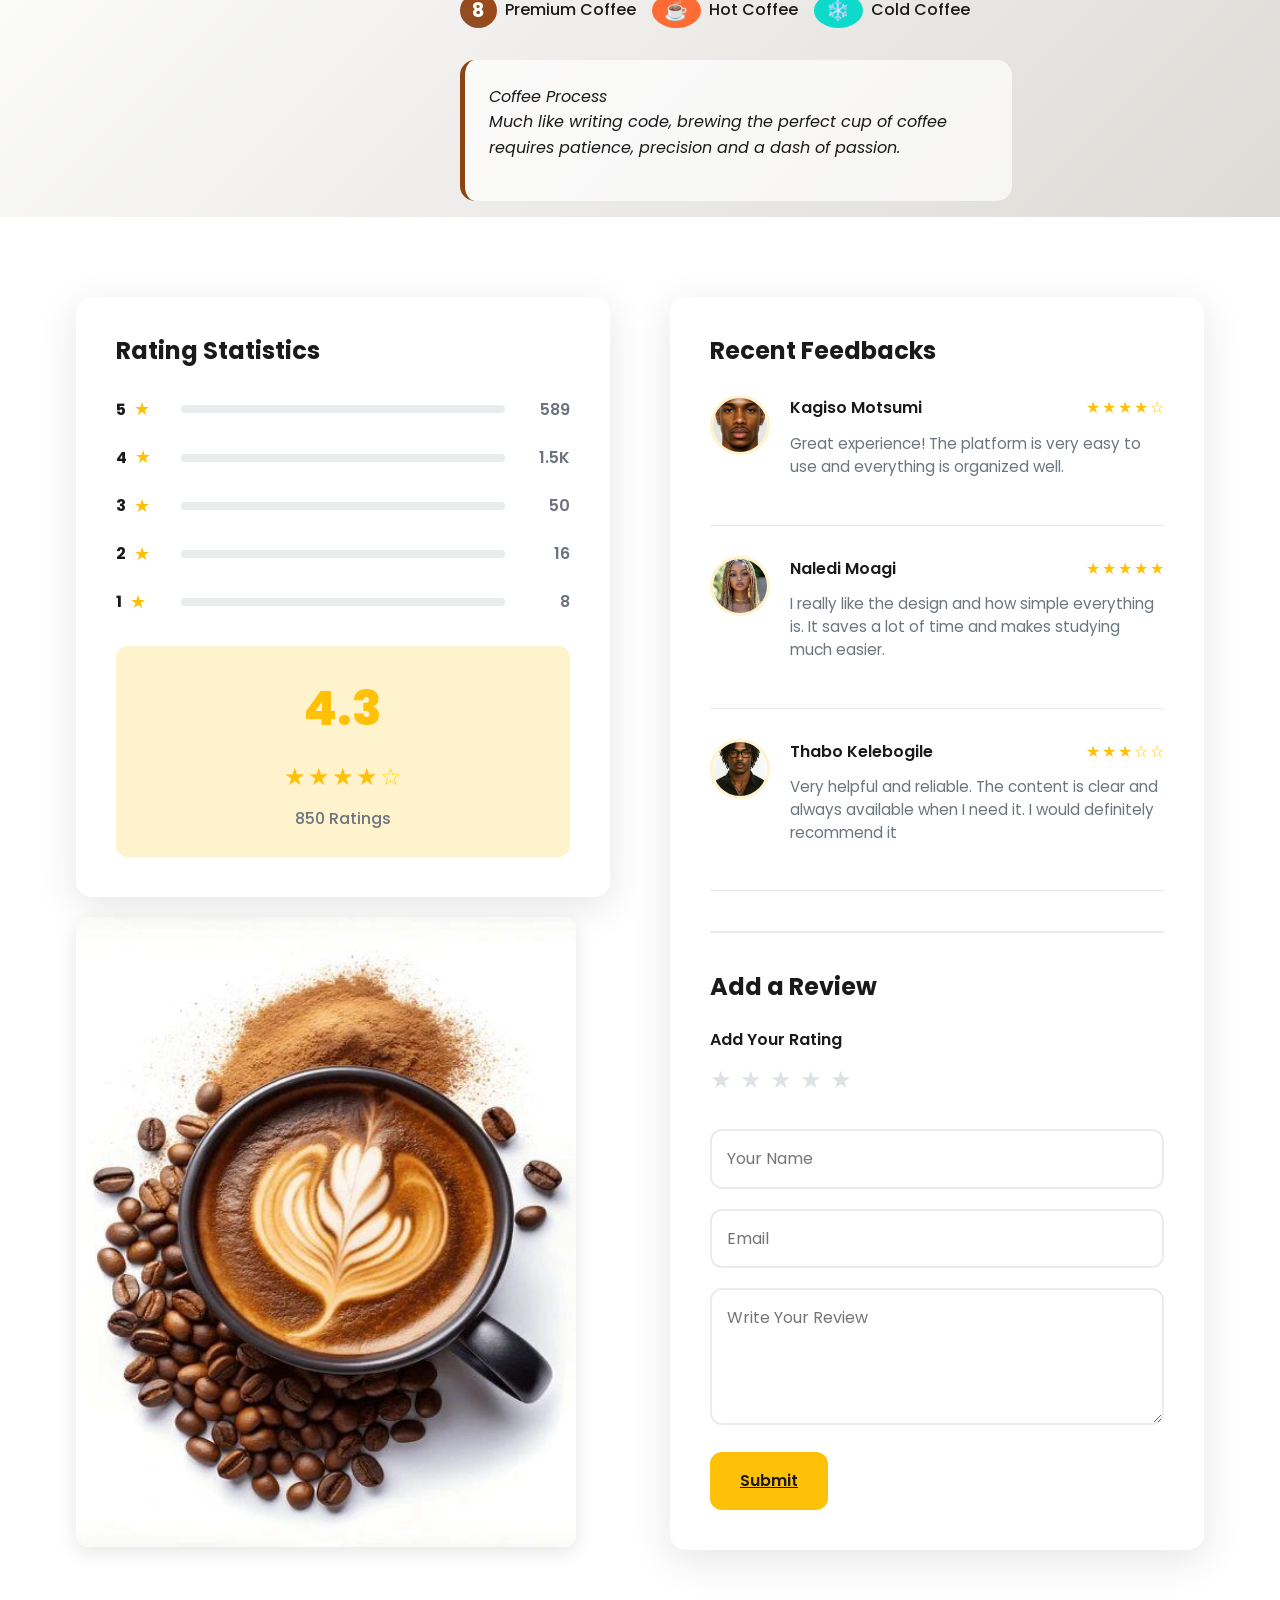
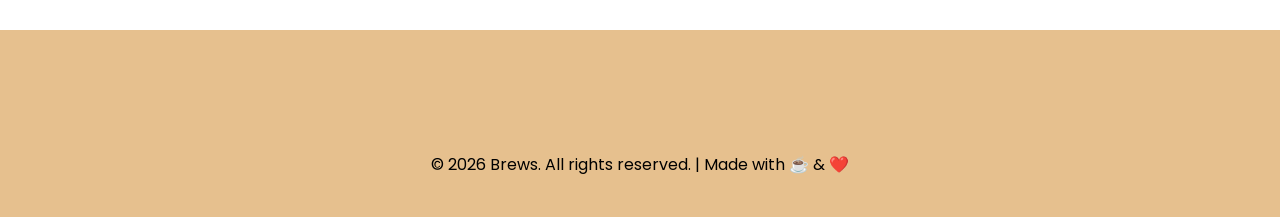
==== commit ffcb3ea0: "Update index.html" ====
--- a/index.html
+++ b/index.html
@@ -193,6 +193,8 @@
                             </div>
                         </div>
                     </div>
+
+                    <img src="Bottom-Feedback.jpeg" alt="Bottom Feedback" class="bottom-feedback-img" style="width: 500px; height: 630px;">
                 </div>
 
                 <!-- RIGHT: Recent Feedbacks + Add Review -->
@@ -298,7 +300,7 @@
                                 <textarea placeholder="Write Your Review" rows="4"></textarea>
                             </div>
                             
-                            <button type="submit" class="submit-btn">Submit</button>
+                            <a href="Email Submitted.html" class="submit-btn">Submit</a>
                         </form>
                     </div>
                 </div>
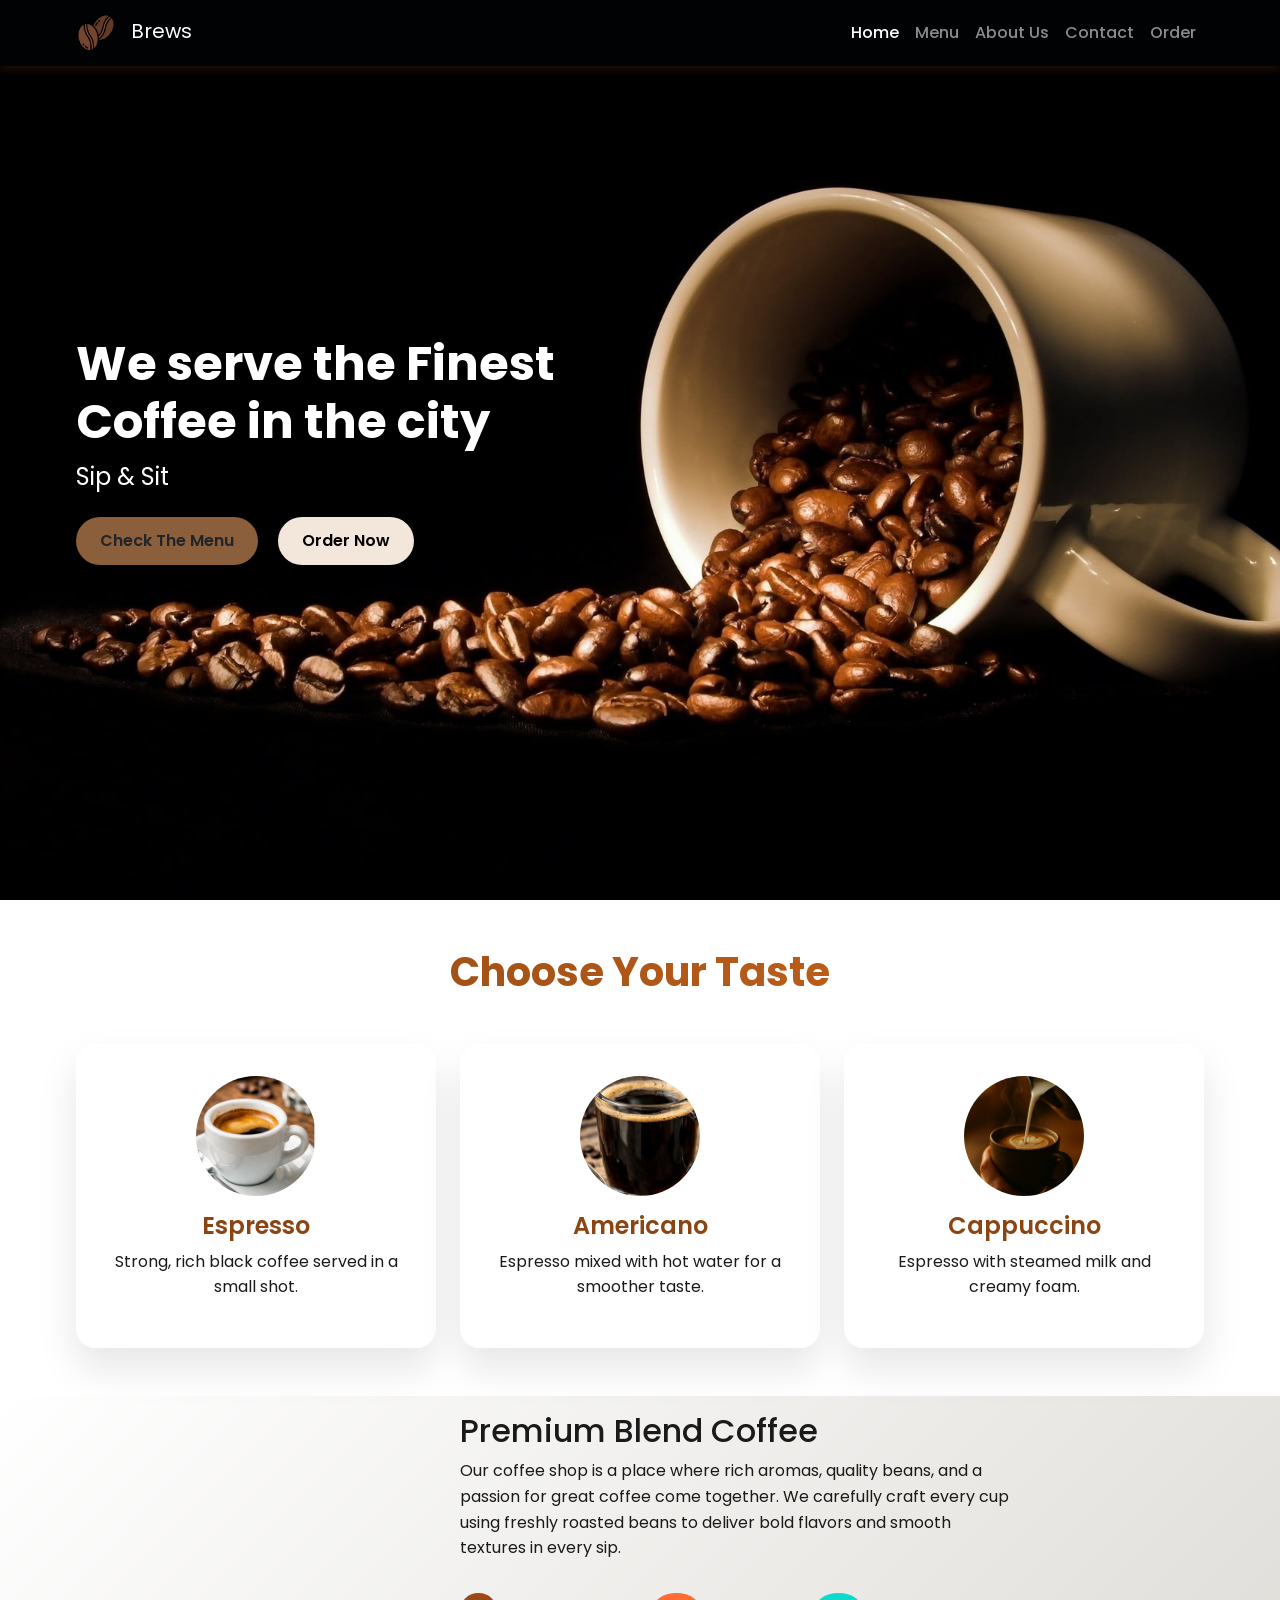
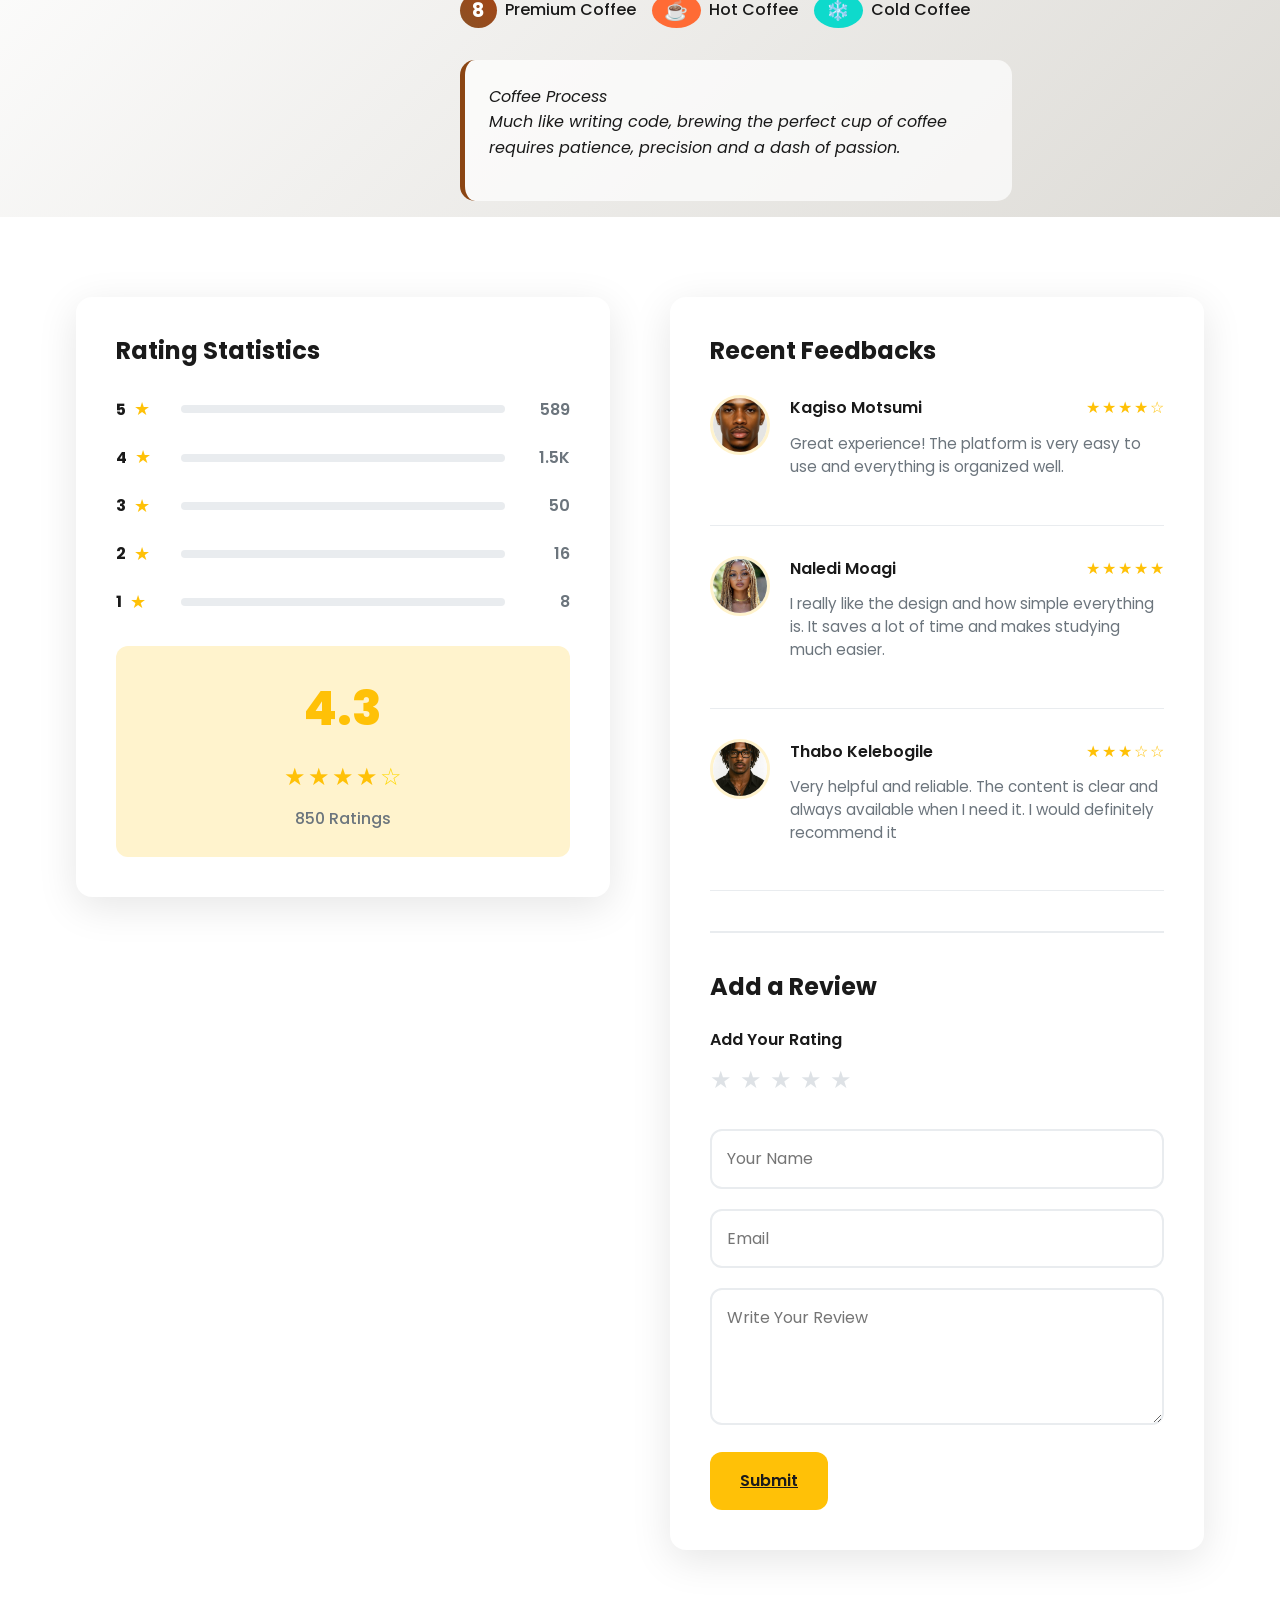
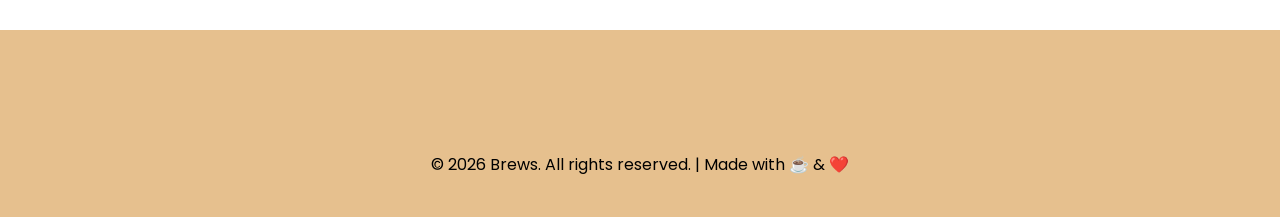
==== commit b4435851: "Update index.html" ====
--- a/index.html
+++ b/index.html
@@ -193,8 +193,6 @@
                             </div>
                         </div>
                     </div>
-
-                    <img src="Bottom-Feedback.jpeg" alt="Bottom Feedback" class="bottom-feedback-img" style="width: 500px; height: 630px;">
                 </div>
 
                 <!-- RIGHT: Recent Feedbacks + Add Review -->
